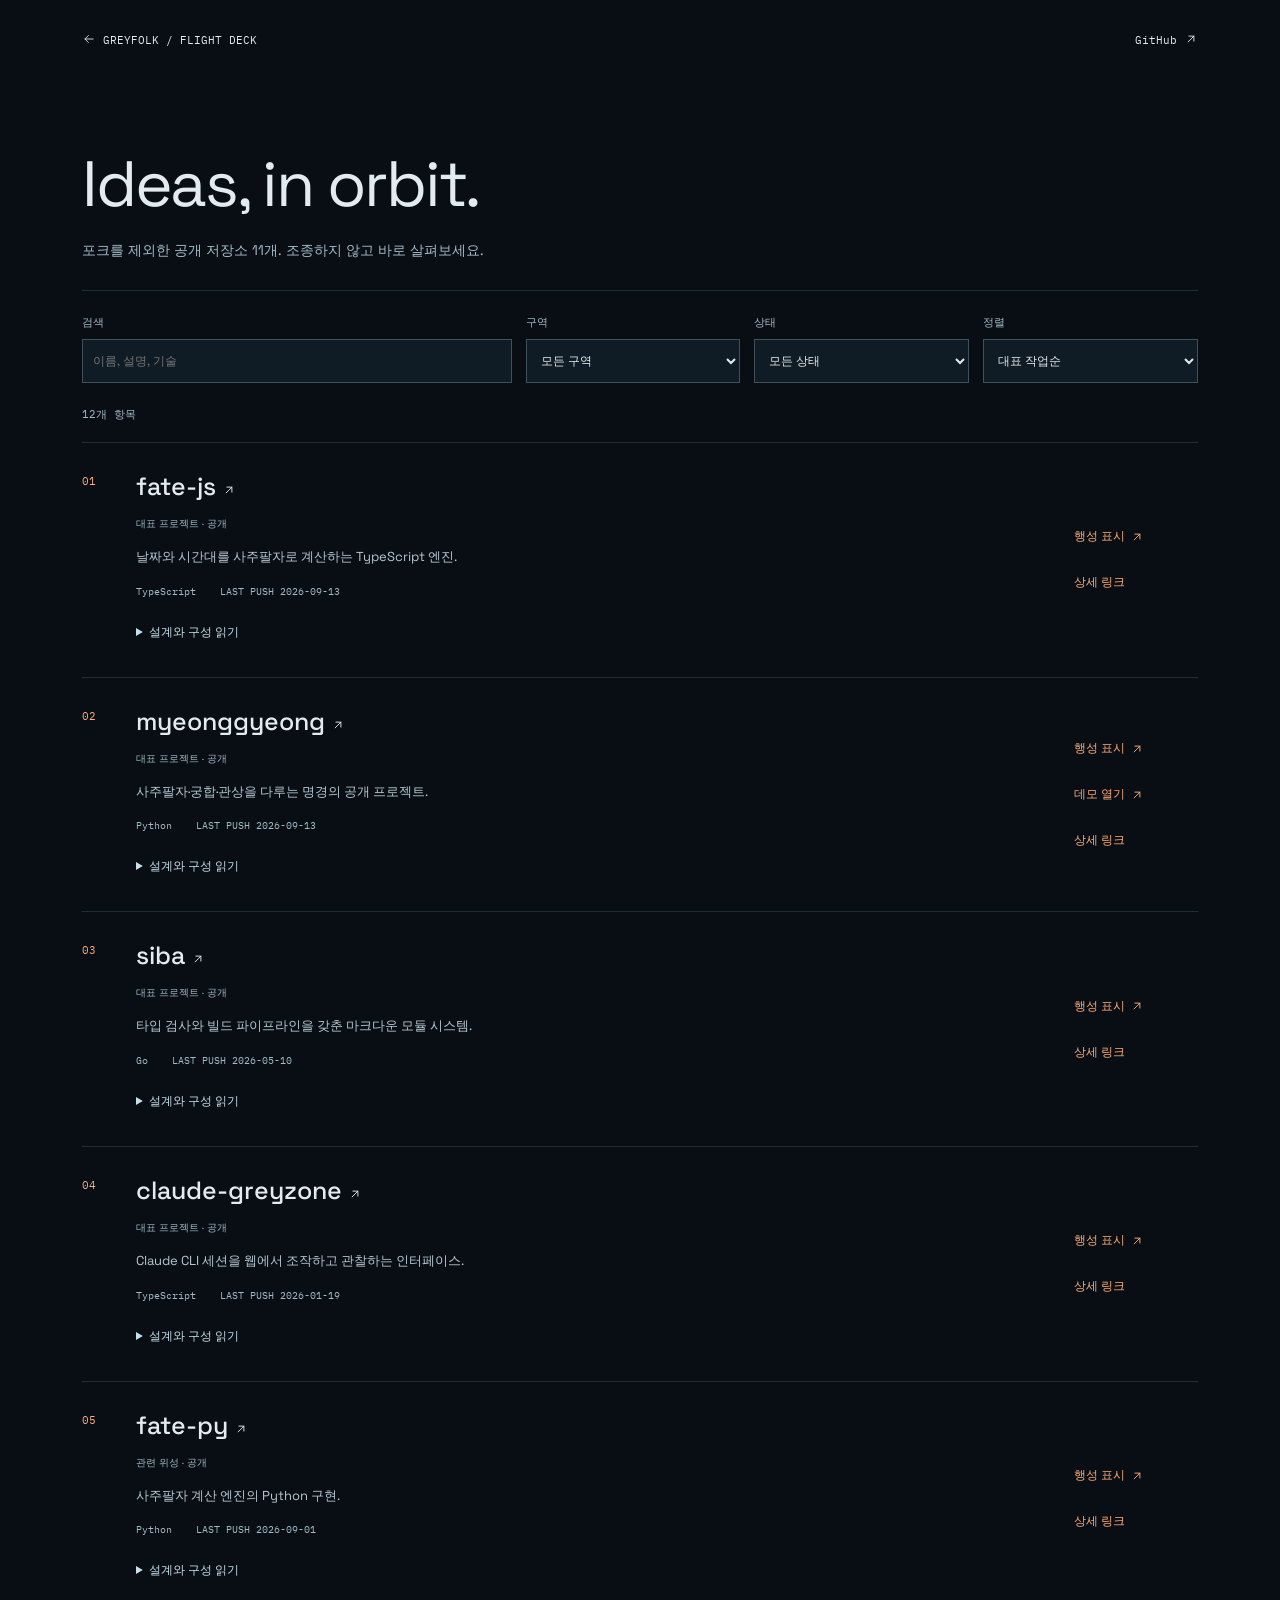
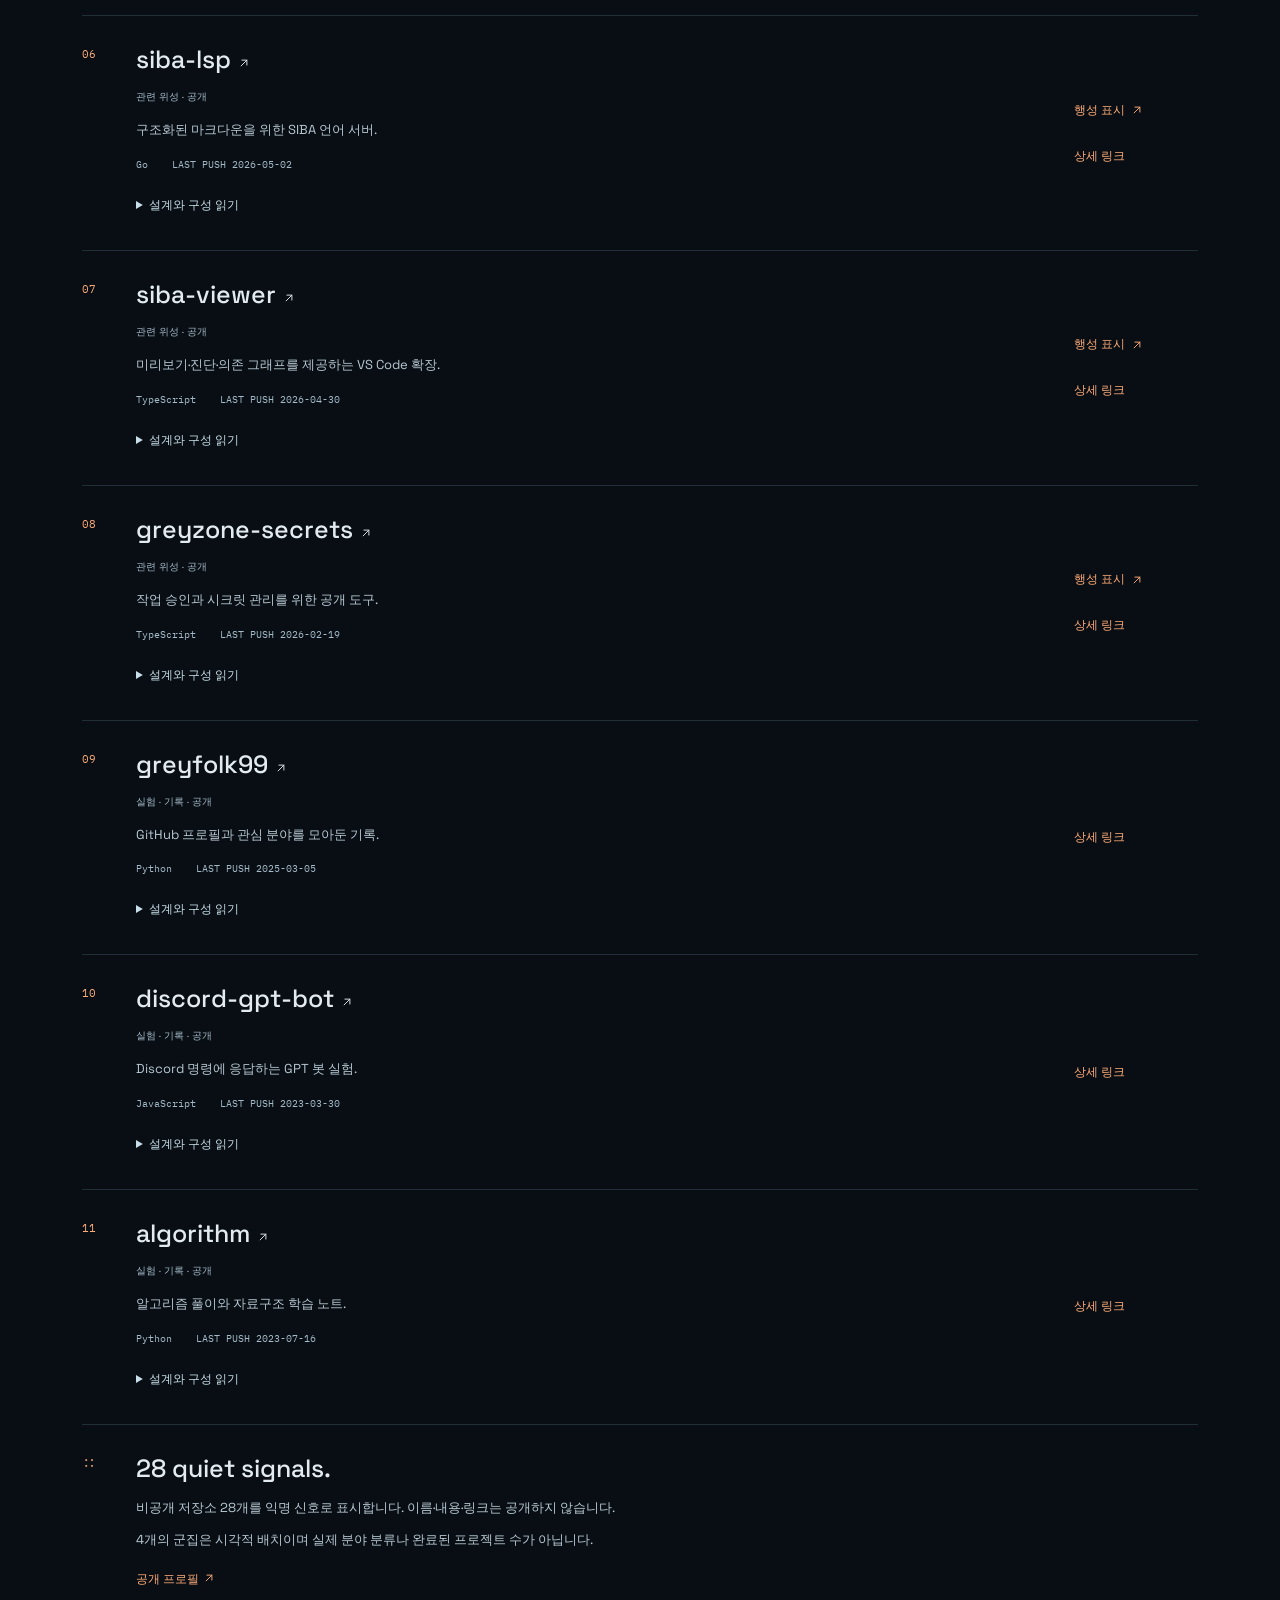
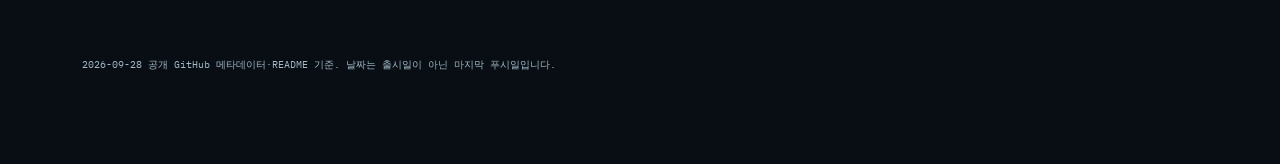
==== projects.html @ 844f4708 "Deploy orbital portfolio with spacecraft arrival sequence" ====
<!doctype html><html lang="ko"><head><meta charset="UTF-8"><meta name="viewport" content="width=device-width,initial-scale=1"><meta name="theme-color" content="#080e14"><title>Project Index — GREYFOLK</title><meta name="description" content="Greyfolk의 공개 프로젝트와 관련 저장소. SIBA, Greyzone, Fate, 명경."><link rel="icon" href="/favicon.svg">  <script type="module" crossorigin src="/assets/projects-BCu4DffD.js"></script>
  <link rel="modulepreload" crossorigin href="/assets/catalog-DKhPyd9H.js">
  <link rel="modulepreload" crossorigin href="/assets/directory-CfKcCBS6.js">
  <link rel="stylesheet" crossorigin href="/assets/directory-h1FIi5xz.css">
</head><body class="directory-page"><header><a href="/"><svg class="ui-icon" viewBox="0 0 24 24" aria-hidden="true"><path d="M5 12h14m-6-6 6 6-6 6" transform="rotate(180 12 12)"/></svg> GREYFOLK / FLIGHT DECK</a><a href="https://github.com/greyfolk99">GitHub <svg class="ui-icon" viewBox="0 0 24 24" aria-hidden="true"><path d="M5 12h14m-6-6 6 6-6 6" transform="rotate(-45 12 12)"/></svg></a></header><noscript><style>.catalog-filters,.catalog-actions button{display:none}</style></noscript><main id="standalone-directory">
 <div class="catalog-heading"><h2 id="index-title">Ideas, in orbit.</h2><p>포크를 제외한 공개 저장소 11개. 조종하지 않고 바로 살펴보세요.</p></div>
 <form class="catalog-filters" role="search"><label>검색<input name="q" type="search" placeholder="이름, 설명, 기술" autocomplete="off"></label><label>구역<select name="sector"><option value="all">모든 구역</option><option value="core">대표 프로젝트</option><option value="satellite">관련 위성</option><option value="lab">실험 · 기록</option><option value="private">비공개 구역</option></select></label><label>상태<select name="status"><option value="all">모든 상태</option><option value="public">공개</option><option value="archived">보관됨</option><option value="private">비공개</option></select></label><label>정렬<select name="sort"><option value="featured">대표 작업순</option><option value="recent">최근 푸시순</option><option value="name">이름순</option></select></label></form>
 <p class="catalog-count" role="status"></p><div class="catalog-rows"><article class="catalog-row" data-entry="fate-js" data-sector="core"><span class="catalog-number">01</span><div><h3><a href="https://github.com/greyfolk99/fate-js" target="_blank" rel="noopener noreferrer">fate-js <svg class="ui-icon" viewBox="0 0 24 24" aria-hidden="true"><path d="M5 12h14m-6-6 6 6-6 6" transform="rotate(-45 12 12)"/></svg></a></h3><p class="catalog-category">대표 프로젝트 · 공개</p><p>날짜와 시간대를 사주팔자로 계산하는 TypeScript 엔진.</p><div class="catalog-meta">TypeScript <span>LAST PUSH 2026-09-13</span></div><details><summary>설계와 구성 읽기</summary><p>절기로 월의 경계를 구분하며 IANA 시간대, 일광절약시간과 과거 표준시를 처리합니다. 출생 시간을 모를 때는 세 기둥만 계산합니다.</p><p>런타임 의존성이 없는 TypeScript 구현입니다. 개별 계산 외에도 TypedArray를 이용한 대량 계산을 제공합니다.</p><a href="https://github.com/greyfolk99/fate-js#readme" target="_blank" rel="noopener noreferrer">공개 README 원문 <svg class="ui-icon" viewBox="0 0 24 24" aria-hidden="true"><path d="M5 12h14m-6-6 6 6-6 6" transform="rotate(-45 12 12)"/></svg></a></details></div><div class="catalog-actions"><a href="/?planet=fate" data-locate="fate">행성 표시 <svg class="ui-icon" viewBox="0 0 24 24" aria-hidden="true"><path d="M5 12h14m-6-6 6 6-6 6" transform="rotate(-45 12 12)"/></svg></a><button data-share="fate-js" aria-label="fate-js 상세 링크 선택">상세 링크</button></div></article><article class="catalog-row" data-entry="myeonggyeong" data-sector="core"><span class="catalog-number">02</span><div><h3><a href="https://github.com/greyfolk99/myeonggyeong" target="_blank" rel="noopener noreferrer">myeonggyeong <svg class="ui-icon" viewBox="0 0 24 24" aria-hidden="true"><path d="M5 12h14m-6-6 6 6-6 6" transform="rotate(-45 12 12)"/></svg></a></h3><p class="catalog-category">대표 프로젝트 · 공개</p><p>사주팔자·궁합·관상을 다루는 명경의 공개 프로젝트.</p><div class="catalog-meta">Python <span>LAST PUSH 2026-09-13</span></div><details><summary>설계와 구성 읽기</summary><p>순수 Python 계산 엔진과 플랫폼별 스킬 구성을 함께 제공합니다. 계산 결과와 해석 지침을 구분합니다.</p><p>공개 데모에서 프로젝트를 살펴볼 수 있습니다. CLI·웹 앱 등 실행 환경별 설치 안내는 저장소에 있습니다.</p><a href="https://github.com/greyfolk99/myeonggyeong#readme" target="_blank" rel="noopener noreferrer">공개 README 원문 <svg class="ui-icon" viewBox="0 0 24 24" aria-hidden="true"><path d="M5 12h14m-6-6 6 6-6 6" transform="rotate(-45 12 12)"/></svg></a></details></div><div class="catalog-actions"><a href="/?planet=myeonggyeong" data-locate="myeonggyeong">행성 표시 <svg class="ui-icon" viewBox="0 0 24 24" aria-hidden="true"><path d="M5 12h14m-6-6 6 6-6 6" transform="rotate(-45 12 12)"/></svg></a><a href="https://greyfolk99.github.io/myeonggyeong/" target="_blank" rel="noopener noreferrer">데모 열기 <svg class="ui-icon" viewBox="0 0 24 24" aria-hidden="true"><path d="M5 12h14m-6-6 6 6-6 6" transform="rotate(-45 12 12)"/></svg></a><button data-share="myeonggyeong" aria-label="myeonggyeong 상세 링크 선택">상세 링크</button></div></article><article class="catalog-row" data-entry="fate-py" data-sector="satellite"><span class="catalog-number">03</span><div><h3><a href="https://github.com/greyfolk99/fate-py" target="_blank" rel="noopener noreferrer">fate-py <svg class="ui-icon" viewBox="0 0 24 24" aria-hidden="true"><path d="M5 12h14m-6-6 6 6-6 6" transform="rotate(-45 12 12)"/></svg></a></h3><p class="catalog-category">관련 위성 · 공개</p><p>사주팔자 계산 엔진의 Python 구현.</p><div class="catalog-meta">Python <span>LAST PUSH 2026-09-01</span></div><details><summary>설계와 구성 읽기</summary><p>시간대를 지정한 계산, 음력 변환과 벡터 연산을 제공합니다. Python에서 계산 엔진을 사용하려는 경우의 진입점입니다.</p><a href="https://github.com/greyfolk99/fate-py#readme" target="_blank" rel="noopener noreferrer">공개 README 원문 <svg class="ui-icon" viewBox="0 0 24 24" aria-hidden="true"><path d="M5 12h14m-6-6 6 6-6 6" transform="rotate(-45 12 12)"/></svg></a></details></div><div class="catalog-actions"><a href="/?planet=fate" data-locate="fate">행성 표시 <svg class="ui-icon" viewBox="0 0 24 24" aria-hidden="true"><path d="M5 12h14m-6-6 6 6-6 6" transform="rotate(-45 12 12)"/></svg></a><button data-share="fate-py" aria-label="fate-py 상세 링크 선택">상세 링크</button></div></article><article class="catalog-row" data-entry="siba" data-sector="core"><span class="catalog-number">04</span><div><h3><a href="https://github.com/greyfolk99/siba" target="_blank" rel="noopener noreferrer">siba <svg class="ui-icon" viewBox="0 0 24 24" aria-hidden="true"><path d="M5 12h14m-6-6 6 6-6 6" transform="rotate(-45 12 12)"/></svg></a></h3><p class="catalog-category">대표 프로젝트 · 공개</p><p>타입 검사와 빌드 파이프라인을 갖춘 마크다운 모듈 시스템.</p><div class="catalog-meta">Go <span>LAST PUSH 2026-05-10</span></div><details><summary>설계와 구성 읽기</summary><p>문서의 제목을 트리 구조로 다루고 HTML 주석에 선언을 둡니다. 문서와 템플릿의 참조 관계를 검사합니다.</p><p>CLI의 check, export, graph를 통해 문서 검증·출력·의존 관계 탐색을 연결합니다. LSP와 VS Code 확장이 같은 문서 구조를 사용합니다.</p><a href="https://github.com/greyfolk99/siba#readme" target="_blank" rel="noopener noreferrer">공개 README 원문 <svg class="ui-icon" viewBox="0 0 24 24" aria-hidden="true"><path d="M5 12h14m-6-6 6 6-6 6" transform="rotate(-45 12 12)"/></svg></a></details></div><div class="catalog-actions"><a href="/?planet=siba" data-locate="siba">행성 표시 <svg class="ui-icon" viewBox="0 0 24 24" aria-hidden="true"><path d="M5 12h14m-6-6 6 6-6 6" transform="rotate(-45 12 12)"/></svg></a><button data-share="siba" aria-label="siba 상세 링크 선택">상세 링크</button></div></article><article class="catalog-row" data-entry="siba-lsp" data-sector="satellite"><span class="catalog-number">05</span><div><h3><a href="https://github.com/greyfolk99/siba-lsp" target="_blank" rel="noopener noreferrer">siba-lsp <svg class="ui-icon" viewBox="0 0 24 24" aria-hidden="true"><path d="M5 12h14m-6-6 6 6-6 6" transform="rotate(-45 12 12)"/></svg></a></h3><p class="catalog-category">관련 위성 · 공개</p><p>구조화된 마크다운을 위한 SIBA 언어 서버.</p><div class="catalog-meta">Go <span>LAST PUSH 2026-05-02</span></div><details><summary>설계와 구성 읽기</summary><p>SIBA 문서의 언어 기능을 에디터와 연결합니다. 본체 엔진과 에디터 확장 사이의 언어 서버입니다.</p><a href="https://github.com/greyfolk99/siba-lsp#readme" target="_blank" rel="noopener noreferrer">공개 README 원문 <svg class="ui-icon" viewBox="0 0 24 24" aria-hidden="true"><path d="M5 12h14m-6-6 6 6-6 6" transform="rotate(-45 12 12)"/></svg></a></details></div><div class="catalog-actions"><a href="/?planet=siba" data-locate="siba">행성 표시 <svg class="ui-icon" viewBox="0 0 24 24" aria-hidden="true"><path d="M5 12h14m-6-6 6 6-6 6" transform="rotate(-45 12 12)"/></svg></a><button data-share="siba-lsp" aria-label="siba-lsp 상세 링크 선택">상세 링크</button></div></article><article class="catalog-row" data-entry="siba-viewer" data-sector="satellite"><span class="catalog-number">06</span><div><h3><a href="https://github.com/greyfolk99/siba-viewer" target="_blank" rel="noopener noreferrer">siba-viewer <svg class="ui-icon" viewBox="0 0 24 24" aria-hidden="true"><path d="M5 12h14m-6-6 6 6-6 6" transform="rotate(-45 12 12)"/></svg></a></h3><p class="catalog-category">관련 위성 · 공개</p><p>미리보기·진단·의존 그래프를 제공하는 VS Code 확장.</p><div class="catalog-meta">TypeScript <span>LAST PUSH 2026-04-30</span></div><details><summary>설계와 구성 읽기</summary><p>문서를 수정하면 미리보기를 갱신하고 LSP 진단을 표시합니다. 문서·템플릿과 참조 관계를 그래프로 탐색합니다.</p><a href="https://github.com/greyfolk99/siba-viewer#readme" target="_blank" rel="noopener noreferrer">공개 README 원문 <svg class="ui-icon" viewBox="0 0 24 24" aria-hidden="true"><path d="M5 12h14m-6-6 6 6-6 6" transform="rotate(-45 12 12)"/></svg></a></details></div><div class="catalog-actions"><a href="/?planet=siba" data-locate="siba">행성 표시 <svg class="ui-icon" viewBox="0 0 24 24" aria-hidden="true"><path d="M5 12h14m-6-6 6 6-6 6" transform="rotate(-45 12 12)"/></svg></a><button data-share="siba-viewer" aria-label="siba-viewer 상세 링크 선택">상세 링크</button></div></article><article class="catalog-row" data-entry="greyzone-secrets" data-sector="satellite"><span class="catalog-number">07</span><div><h3><a href="https://github.com/greyfolk99/greyzone-secrets" target="_blank" rel="noopener noreferrer">greyzone-secrets <svg class="ui-icon" viewBox="0 0 24 24" aria-hidden="true"><path d="M5 12h14m-6-6 6 6-6 6" transform="rotate(-45 12 12)"/></svg></a></h3><p class="catalog-category">관련 위성 · 공개</p><p>작업 승인과 시크릿 관리를 위한 공개 도구.</p><div class="catalog-meta">TypeScript <span>LAST PUSH 2026-02-19</span></div><details><summary>설계와 구성 읽기</summary><p>WebAuthn 작업 승인, 토큰 관리와 환경변수 주입을 다룹니다. 공개 README에는 CLI·서버·웹 인터페이스 구성이 설명되어 있습니다.</p><a href="https://github.com/greyfolk99/greyzone-secrets#readme" target="_blank" rel="noopener noreferrer">공개 README 원문 <svg class="ui-icon" viewBox="0 0 24 24" aria-hidden="true"><path d="M5 12h14m-6-6 6 6-6 6" transform="rotate(-45 12 12)"/></svg></a></details></div><div class="catalog-actions"><a href="/?planet=greyzone" data-locate="greyzone">행성 표시 <svg class="ui-icon" viewBox="0 0 24 24" aria-hidden="true"><path d="M5 12h14m-6-6 6 6-6 6" transform="rotate(-45 12 12)"/></svg></a><button data-share="greyzone-secrets" aria-label="greyzone-secrets 상세 링크 선택">상세 링크</button></div></article><article class="catalog-row" data-entry="claude-greyzone" data-sector="core"><span class="catalog-number">08</span><div><h3><a href="https://github.com/greyfolk99/claude-greyzone" target="_blank" rel="noopener noreferrer">claude-greyzone <svg class="ui-icon" viewBox="0 0 24 24" aria-hidden="true"><path d="M5 12h14m-6-6 6 6-6 6" transform="rotate(-45 12 12)"/></svg></a></h3><p class="catalog-category">대표 프로젝트 · 공개</p><p>Claude CLI 세션을 웹에서 조작하고 관찰하는 인터페이스.</p><div class="catalog-meta">TypeScript <span>LAST PUSH 2026-01-19</span></div><details><summary>설계와 구성 읽기</summary><p>공개 저장소는 다중 채팅 탭, 실시간 메시지, 세션 관리와 파일 탐색을 제공합니다.</p><p>공개 README의 Go 서버와 React·TypeScript 클라이언트 구성을 소개합니다. 이 공개 버전이 현재 비공개 개발본과 동일하다는 뜻은 아닙니다.</p><a href="https://github.com/greyfolk99/claude-greyzone#readme" target="_blank" rel="noopener noreferrer">공개 README 원문 <svg class="ui-icon" viewBox="0 0 24 24" aria-hidden="true"><path d="M5 12h14m-6-6 6 6-6 6" transform="rotate(-45 12 12)"/></svg></a></details></div><div class="catalog-actions"><a href="/?planet=greyzone" data-locate="greyzone">행성 표시 <svg class="ui-icon" viewBox="0 0 24 24" aria-hidden="true"><path d="M5 12h14m-6-6 6 6-6 6" transform="rotate(-45 12 12)"/></svg></a><button data-share="claude-greyzone" aria-label="claude-greyzone 상세 링크 선택">상세 링크</button></div></article><article class="catalog-row" data-entry="greyfolk99" data-sector="lab"><span class="catalog-number">09</span><div><h3><a href="https://github.com/greyfolk99/greyfolk99" target="_blank" rel="noopener noreferrer">greyfolk99 <svg class="ui-icon" viewBox="0 0 24 24" aria-hidden="true"><path d="M5 12h14m-6-6 6 6-6 6" transform="rotate(-45 12 12)"/></svg></a></h3><p class="catalog-category">실험 · 기록 · 공개</p><p>GitHub 프로필과 관심 분야를 모아둔 기록.</p><div class="catalog-meta">Python <span>LAST PUSH 2025-03-05</span></div><details><summary>설계와 구성 읽기</summary><p>공개 프로필에는 데이터 시각화·데이터 처리·웹 개발·AI 애플리케이션에 대한 관심이 소개되어 있습니다. 경력 정보는 원문에서 확인할 수 있습니다.</p><a href="https://github.com/greyfolk99/greyfolk99#readme" target="_blank" rel="noopener noreferrer">공개 README 원문 <svg class="ui-icon" viewBox="0 0 24 24" aria-hidden="true"><path d="M5 12h14m-6-6 6 6-6 6" transform="rotate(-45 12 12)"/></svg></a></details></div><div class="catalog-actions"><button data-share="greyfolk99" aria-label="greyfolk99 상세 링크 선택">상세 링크</button></div></article><article class="catalog-row" data-entry="discord-gpt-bot" data-sector="lab"><span class="catalog-number">10</span><div><h3><a href="https://github.com/greyfolk99/discord-gpt-bot" target="_blank" rel="noopener noreferrer">discord-gpt-bot <svg class="ui-icon" viewBox="0 0 24 24" aria-hidden="true"><path d="M5 12h14m-6-6 6 6-6 6" transform="rotate(-45 12 12)"/></svg></a></h3><p class="catalog-category">실험 · 기록 · 공개</p><p>Discord 명령에 응답하는 GPT 봇 실험.</p><div class="catalog-meta">JavaScript <span>LAST PUSH 2023-03-30</span></div><details><summary>설계와 구성 읽기</summary><p>공개 기록에 ping, 이미지와 도움말 명령이 있습니다. 과거 API를 사용한 실험 기록이며 현재 서비스 운영을 의미하지 않습니다.</p><a href="https://github.com/greyfolk99/discord-gpt-bot#readme" target="_blank" rel="noopener noreferrer">공개 README 원문 <svg class="ui-icon" viewBox="0 0 24 24" aria-hidden="true"><path d="M5 12h14m-6-6 6 6-6 6" transform="rotate(-45 12 12)"/></svg></a></details></div><div class="catalog-actions"><button data-share="discord-gpt-bot" aria-label="discord-gpt-bot 상세 링크 선택">상세 링크</button></div></article><article class="catalog-row" data-entry="algorithm" data-sector="lab"><span class="catalog-number">11</span><div><h3><a href="https://github.com/greyfolk99/algorithm" target="_blank" rel="noopener noreferrer">algorithm <svg class="ui-icon" viewBox="0 0 24 24" aria-hidden="true"><path d="M5 12h14m-6-6 6 6-6 6" transform="rotate(-45 12 12)"/></svg></a></h3><p class="catalog-category">실험 · 기록 · 공개</p><p>알고리즘 풀이와 자료구조 학습 노트.</p><div class="catalog-meta">Python <span>LAST PUSH 2023-07-16</span></div><details><summary>설계와 구성 읽기</summary><p>문제 풀이와 자료구조별 노트를 정리한 공개 저장소입니다.</p><a href="https://github.com/greyfolk99/algorithm#readme" target="_blank" rel="noopener noreferrer">공개 README 원문 <svg class="ui-icon" viewBox="0 0 24 24" aria-hidden="true"><path d="M5 12h14m-6-6 6 6-6 6" transform="rotate(-45 12 12)"/></svg></a></details></div><div class="catalog-actions"><button data-share="algorithm" aria-label="algorithm 상세 링크 선택">상세 링크</button></div></article>
 <article class="catalog-row private-row" data-entry="private" data-sector="private"><span class="catalog-number"><svg class="ui-icon" viewBox="0 0 24 24" aria-hidden="true"><circle cx="7" cy="7" r="1"/><circle cx="17" cy="7" r="1"/><circle cx="7" cy="17" r="1"/><circle cx="17" cy="17" r="1"/></svg></span><div><h3>28 quiet signals.</h3><p>비공개 저장소 28개를 익명 신호로 표시합니다. 이름·내용·링크는 공개하지 않습니다.</p><p>4개의 군집은 시각적 배치이며 실제 분야 분류나 완료된 프로젝트 수가 아닙니다.</p><a href="https://github.com/greyfolk99" target="_blank" rel="noopener noreferrer">공개 프로필 <svg class="ui-icon" viewBox="0 0 24 24" aria-hidden="true"><path d="M5 12h14m-6-6 6 6-6 6" transform="rotate(-45 12 12)"/></svg></a></div></article></div>
 <p class="catalog-empty" hidden>일치하는 작업이 없습니다. 검색어나 구역을 바꿔보세요.</p><p class="catalog-source">2026-09-28 공개 GitHub 메타데이터·README 기준. 날짜는 출시일이 아닌 마지막 푸시일입니다.</p></main></body></html>
---- assets/directory-h1FIi5xz.css ----
@font-face{font-family:Space Grotesk Variable;font-style:normal;font-display:swap;font-weight:300 700;src:url(/assets/space-grotesk-vietnamese-wght-normal-D0rl6rjA.woff2)format("woff2-variations");unicode-range:U+102-103,U+110-111,U+128-129,U+168-169,U+1A0-1A1,U+1AF-1B0,U+300-301,U+303-304,U+308-309,U+323,U+329,U+1EA0-1EF9,U+20AB}@font-face{font-family:Space Grotesk Variable;font-style:normal;font-display:swap;font-weight:300 700;src:url(/assets/space-grotesk-latin-ext-wght-normal-D9tNdqV9.woff2)format("woff2-variations");unicode-range:U+100-2BA,U+2BD-2C5,U+2C7-2CC,U+2CE-2D7,U+2DD-2FF,U+304,U+308,U+329,U+1D00-1DBF,U+1E00-1E9F,U+1EF2-1EFF,U+2020,U+20A0-20AB,U+20AD-20C0,U+2113,U+2C60-2C7F,U+A720-A7FF}@font-face{font-family:Space Grotesk Variable;font-style:normal;font-display:swap;font-weight:300 700;src:url(/assets/space-grotesk-latin-wght-normal-BhU9QXUp.woff2)format("woff2-variations");unicode-range:U+??,U+131,U+152-153,U+2BB-2BC,U+2C6,U+2DA,U+2DC,U+304,U+308,U+329,U+2000-206F,U+20AC,U+2122,U+2191,U+2193,U+2212,U+2215,U+FEFF,U+FFFD}@font-face{font-family:IBM Plex Mono;font-style:normal;font-display:swap;font-weight:400;src:url(/assets/ibm-plex-mono-latin-400-normal-DMJ8VG8y.woff2)format("woff2"),url(/assets/ibm-plex-mono-latin-400-normal-CvHOgSBP.woff)format("woff")}.directory-page{color:#e3eaf0;--mono:"IBM Plex Mono",monospace;--muted:#a4bac8;--line:#8cafc433;--accent:#ffac77;--lightningcss-light: ;--lightningcss-dark:initial;color-scheme:dark;background:#080e14;margin:0;font-family:Space Grotesk Variable,sans-serif}.directory-page *{box-sizing:border-box}.directory-page a{color:inherit;text-decoration:none}.directory-page button,.directory-page input,.directory-page select{font:inherit;color:inherit}.directory-page header{max-width:1180px;font:11px var(--mono);justify-content:space-between;margin:auto;padding:32px;display:flex}.directory-page main{max-width:1180px;margin:auto;padding:48px 32px 80px}.directory-page button{cursor:pointer;background:0 0;border:0}.directory-page :focus-visible{outline:2px solid var(--accent);outline-offset:4px}.directory-page [hidden]{display:none!important}.catalog-heading{margin-bottom:30px}.catalog-heading h2{letter-spacing:-.035em;margin:16px 0;font-size:clamp(36px,5vw,68px);font-weight:400}.catalog-heading>p:last-child{color:var(--muted);font-size:14px}.eyebrow{font:10px var(--mono);letter-spacing:.1em;color:var(--muted)}.catalog-filters{border-top:1px solid var(--line);grid-template-columns:2fr 1fr 1fr 1fr;gap:14px;padding:24px 0 12px;display:grid}.catalog-filters label{color:var(--muted);gap:9px;font-size:11px;display:grid}.catalog-filters input,.catalog-filters select{color:#e3eaf0;background:#101c25;border:1px solid #78909e75;border-radius:0;width:100%;min-width:0;min-height:44px;padding:10px;font-size:12px}.catalog-count{font:11px var(--mono);color:var(--muted);margin:12px 0 20px}.catalog-row{border-top:1px solid var(--line);grid-template-columns:30px minmax(0,1fr) 124px;gap:24px;padding:27px 0;display:grid}.catalog-number{font:11px var(--mono);color:var(--accent);padding-top:4px}.catalog-row h3{overflow-wrap:anywhere;margin:8px 0 12px;font-size:25px;font-weight:500}.catalog-row p:not(.eyebrow){color:#b7c7d1;max-width:660px;margin:8px 0;font-size:13px;line-height:1.9}.catalog-row .eyebrow{margin:0}.catalog-meta{font:10px var(--mono);color:var(--muted);flex-wrap:wrap;gap:10px 24px;margin:15px 0;display:flex}.catalog-actions{flex-direction:column;justify-content:center;align-items:flex-start;gap:10px;display:flex}.catalog-actions a,.catalog-actions button{min-height:36px;color:var(--accent);align-items:center;padding:0;font-size:12px;display:flex}.catalog-row details{margin-top:16px;font-size:12px}.catalog-row summary{cursor:pointer;color:#c9dfe9;min-height:36px;line-height:36px}.catalog-row details[open]{padding-bottom:10px}.catalog-row details a,.private-row a{color:var(--accent);padding:10px 0;font-size:12px;display:inline-block}.catalog-row:target{outline:1px solid var(--accent)}.catalog-source{font:10px/1.9 var(--mono);color:var(--muted);margin-top:30px}.catalog-empty{color:#b7c7d1;padding:30px 0}.directory-page .private-row{grid-template-columns:30px 1fr}@media (width<=700px){.directory-page header{padding:22px 20px;font-size:9px}.directory-page main{padding:24px 20px 50px}.catalog-filters{grid-template-columns:1fr 1fr;gap:14px}.catalog-filters label:first-child{grid-column:1/-1}.catalog-row{grid-template-columns:20px minmax(0,1fr);gap:12px}.catalog-actions{flex-flow:wrap;grid-column:2;gap:20px}.catalog-row h3{font-size:23px}.catalog-row p:not(.eyebrow),.catalog-heading>p:last-child{font-size:12px}.catalog-row .eyebrow,.catalog-meta,.catalog-source{font-size:9px}}.ui-icon{vertical-align:-2px;fill:none;stroke:currentColor;stroke-width:1.5px;stroke-linecap:round;stroke-linejoin:round;flex-shrink:0;width:14px;height:14px;display:inline-block}.catalog-category{color:var(--muted)!important;margin:0 0 12px!important;font-size:10px!important}.catalog-row h3{margin-top:0}.catalog-actions .ui-icon{margin-left:5px}
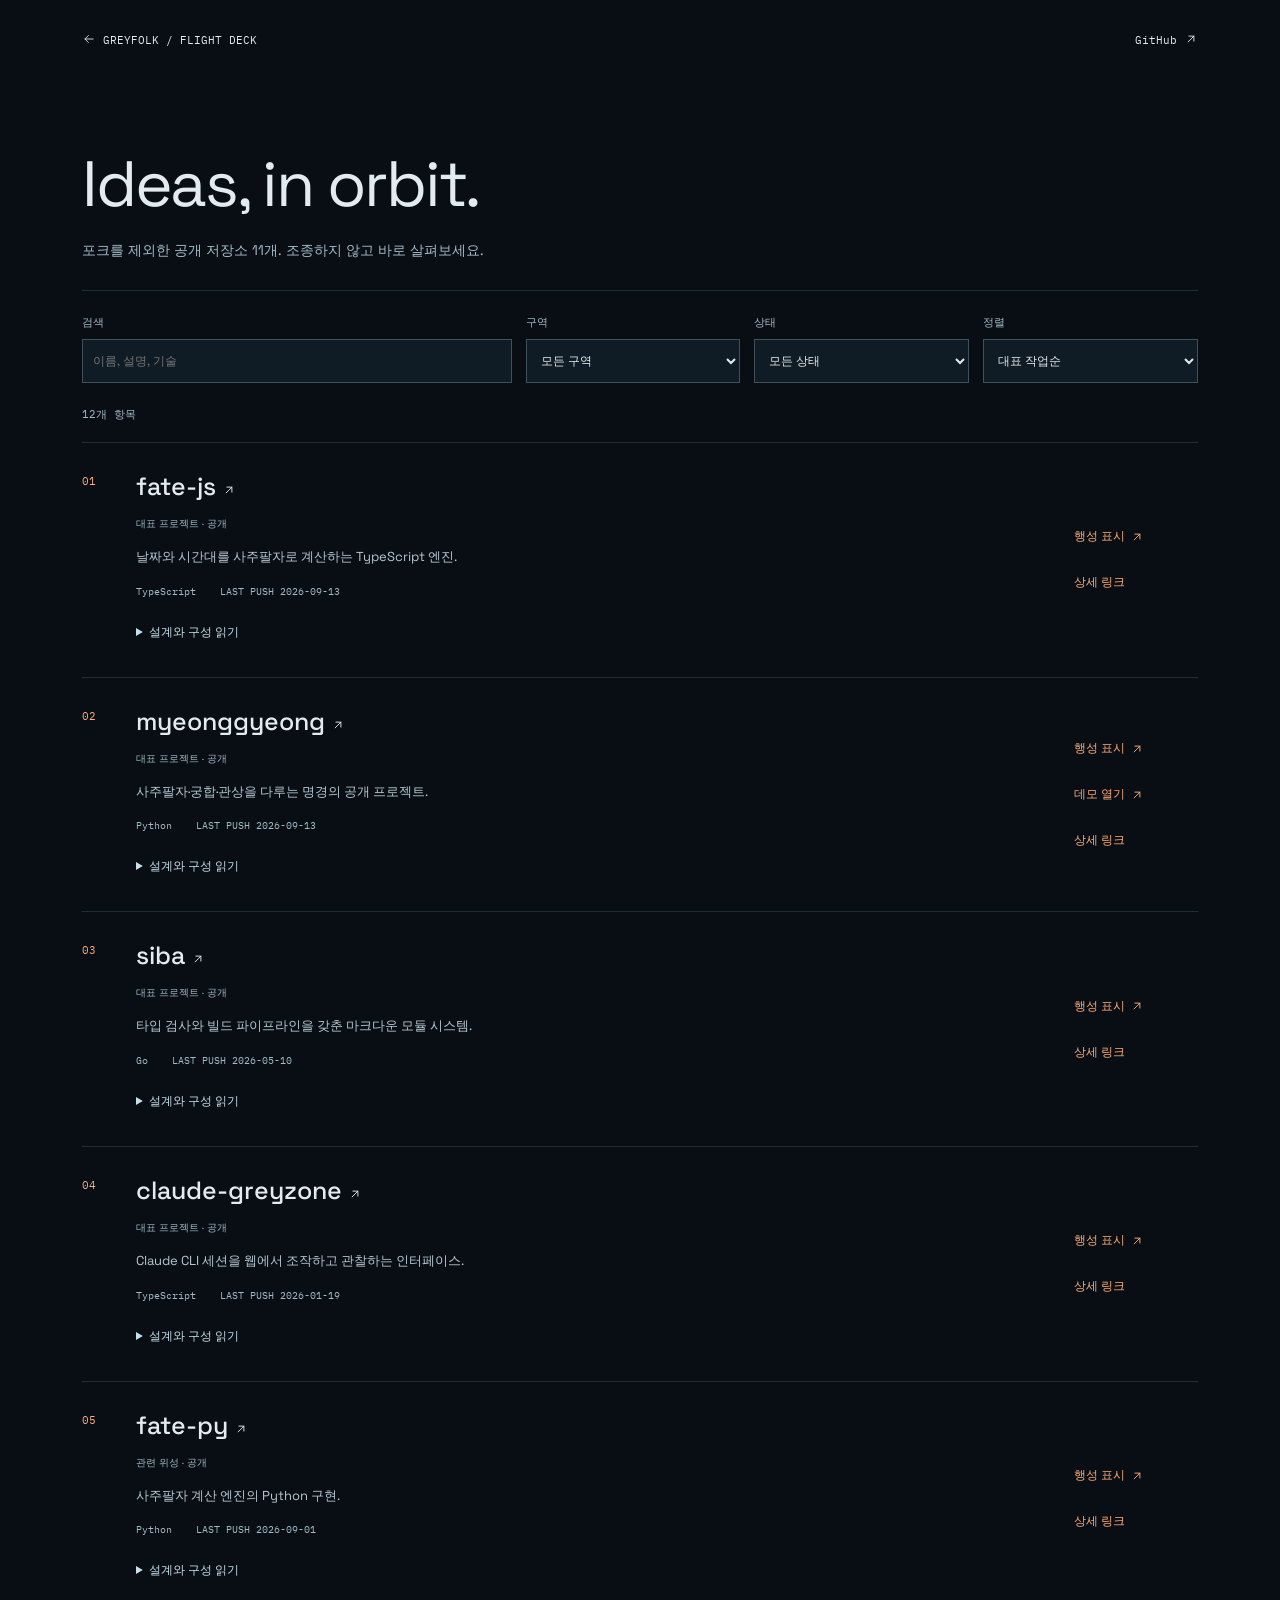
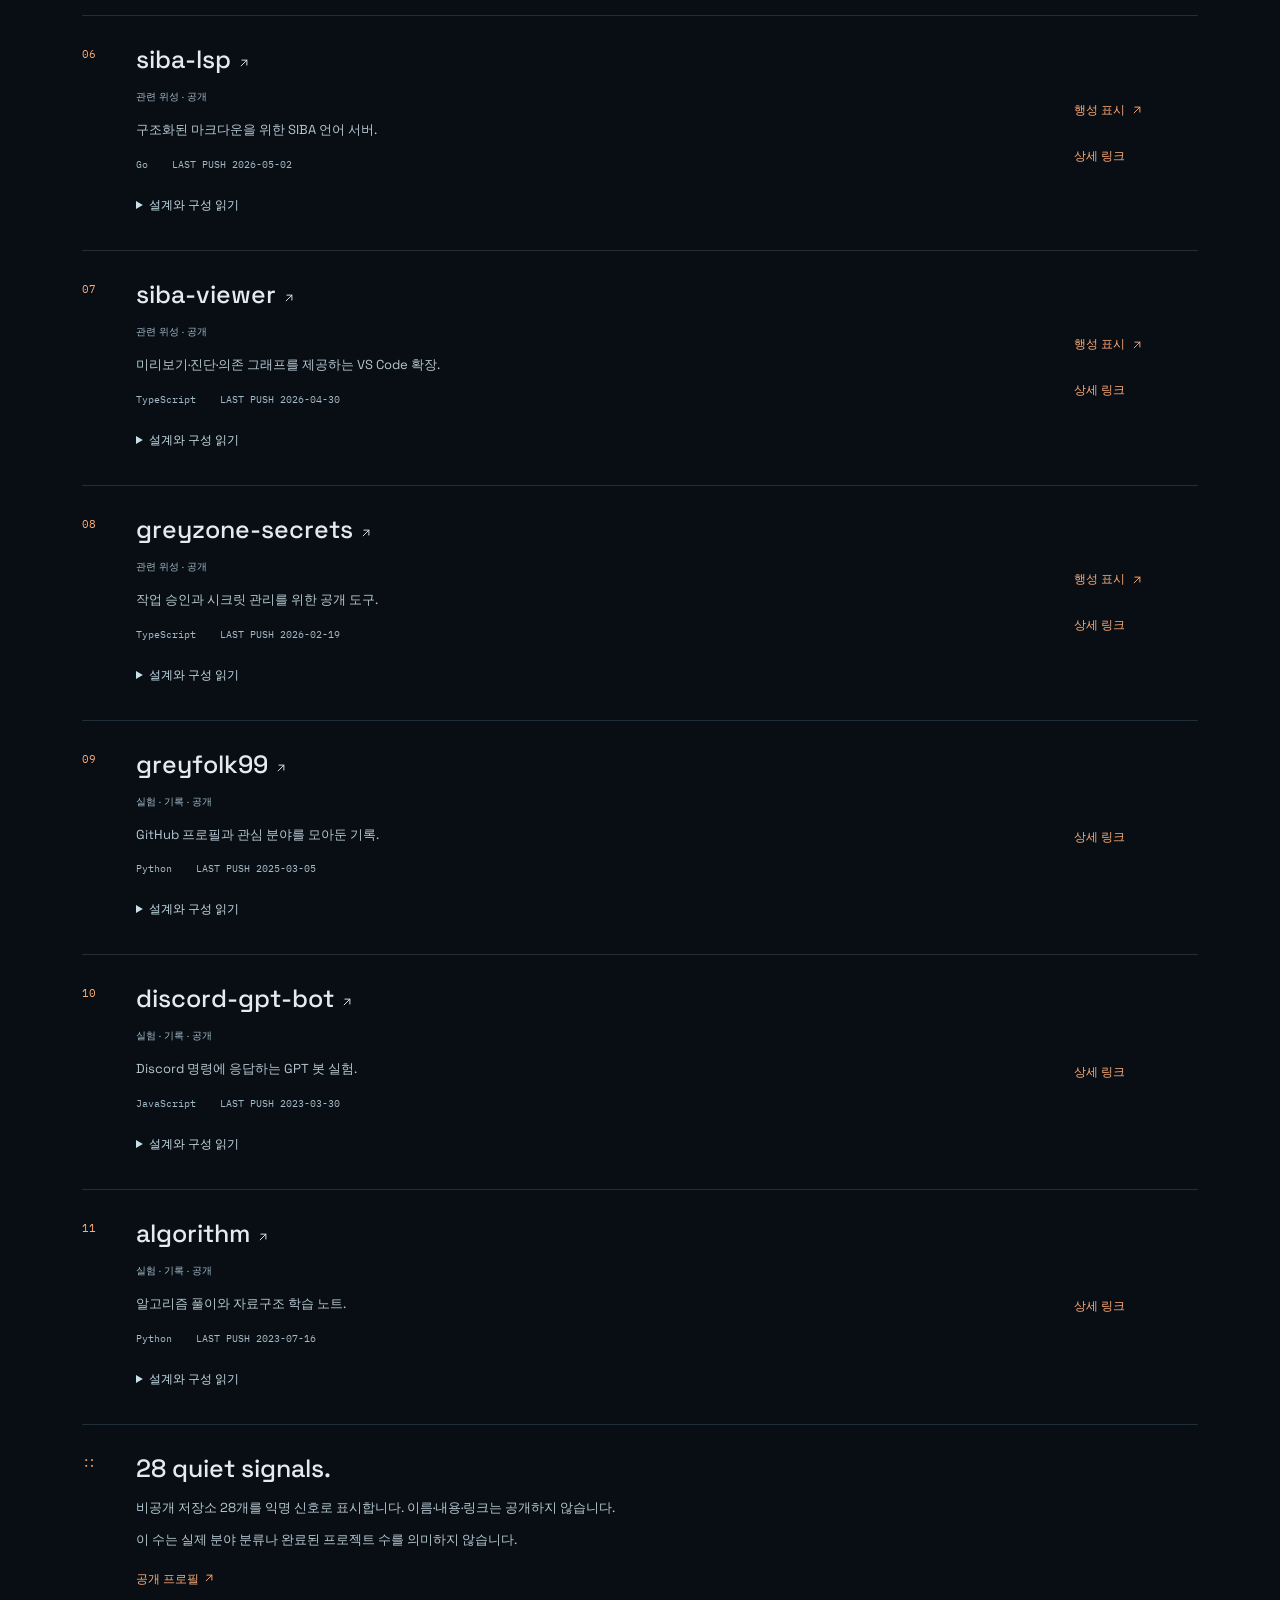
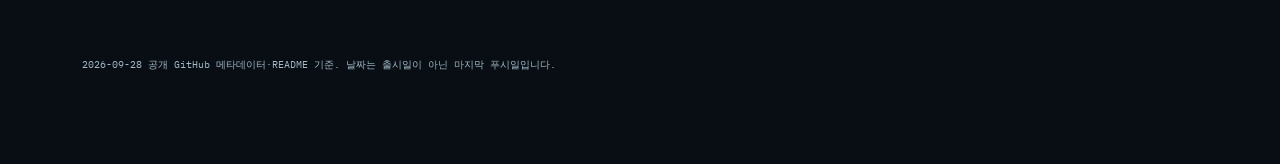
==== commit 0046000c: "Unify zoom scale and resource-driven warp ribbons" ====
--- a/projects.html
+++ b/projects.html
@@ -1,10 +1,10 @@
-<!doctype html><html lang="ko"><head><meta charset="UTF-8"><meta name="viewport" content="width=device-width,initial-scale=1"><meta name="theme-color" content="#080e14"><title>Project Index — GREYFOLK</title><meta name="description" content="Greyfolk의 공개 프로젝트와 관련 저장소. SIBA, Greyzone, Fate, 명경."><link rel="icon" href="/favicon.svg">  <script type="module" crossorigin src="/assets/projects-BCu4DffD.js"></script>
-  <link rel="modulepreload" crossorigin href="/assets/catalog-DKhPyd9H.js">
-  <link rel="modulepreload" crossorigin href="/assets/directory-CfKcCBS6.js">
+<!doctype html><html lang="ko"><head><meta charset="UTF-8"><meta name="viewport" content="width=device-width,initial-scale=1"><meta name="theme-color" content="#080e14"><title>Project Index — GREYFOLK</title><meta name="description" content="Greyfolk의 공개 프로젝트와 관련 저장소. SIBA, Greyzone, Fate, 명경."><link rel="icon" href="/favicon.svg">  <script type="module" crossorigin src="/assets/projects-CUHZ4c7A.js"></script>
+  <link rel="modulepreload" crossorigin href="/assets/catalog-DRl95PrL.js">
+  <link rel="modulepreload" crossorigin href="/assets/directory-DTv7NWkO.js">
   <link rel="stylesheet" crossorigin href="/assets/directory-h1FIi5xz.css">
 </head><body class="directory-page"><header><a href="/"><svg class="ui-icon" viewBox="0 0 24 24" aria-hidden="true"><path d="M5 12h14m-6-6 6 6-6 6" transform="rotate(180 12 12)"/></svg> GREYFOLK / FLIGHT DECK</a><a href="https://github.com/greyfolk99">GitHub <svg class="ui-icon" viewBox="0 0 24 24" aria-hidden="true"><path d="M5 12h14m-6-6 6 6-6 6" transform="rotate(-45 12 12)"/></svg></a></header><noscript><style>.catalog-filters,.catalog-actions button{display:none}</style></noscript><main id="standalone-directory">
  <div class="catalog-heading"><h2 id="index-title">Ideas, in orbit.</h2><p>포크를 제외한 공개 저장소 11개. 조종하지 않고 바로 살펴보세요.</p></div>
  <form class="catalog-filters" role="search"><label>검색<input name="q" type="search" placeholder="이름, 설명, 기술" autocomplete="off"></label><label>구역<select name="sector"><option value="all">모든 구역</option><option value="core">대표 프로젝트</option><option value="satellite">관련 위성</option><option value="lab">실험 · 기록</option><option value="private">비공개 구역</option></select></label><label>상태<select name="status"><option value="all">모든 상태</option><option value="public">공개</option><option value="archived">보관됨</option><option value="private">비공개</option></select></label><label>정렬<select name="sort"><option value="featured">대표 작업순</option><option value="recent">최근 푸시순</option><option value="name">이름순</option></select></label></form>
  <p class="catalog-count" role="status"></p><div class="catalog-rows"><article class="catalog-row" data-entry="fate-js" data-sector="core"><span class="catalog-number">01</span><div><h3><a href="https://github.com/greyfolk99/fate-js" target="_blank" rel="noopener noreferrer">fate-js <svg class="ui-icon" viewBox="0 0 24 24" aria-hidden="true"><path d="M5 12h14m-6-6 6 6-6 6" transform="rotate(-45 12 12)"/></svg></a></h3><p class="catalog-category">대표 프로젝트 · 공개</p><p>날짜와 시간대를 사주팔자로 계산하는 TypeScript 엔진.</p><div class="catalog-meta">TypeScript <span>LAST PUSH 2026-09-13</span></div><details><summary>설계와 구성 읽기</summary><p>절기로 월의 경계를 구분하며 IANA 시간대, 일광절약시간과 과거 표준시를 처리합니다. 출생 시간을 모를 때는 세 기둥만 계산합니다.</p><p>런타임 의존성이 없는 TypeScript 구현입니다. 개별 계산 외에도 TypedArray를 이용한 대량 계산을 제공합니다.</p><a href="https://github.com/greyfolk99/fate-js#readme" target="_blank" rel="noopener noreferrer">공개 README 원문 <svg class="ui-icon" viewBox="0 0 24 24" aria-hidden="true"><path d="M5 12h14m-6-6 6 6-6 6" transform="rotate(-45 12 12)"/></svg></a></details></div><div class="catalog-actions"><a href="/?planet=fate" data-locate="fate">행성 표시 <svg class="ui-icon" viewBox="0 0 24 24" aria-hidden="true"><path d="M5 12h14m-6-6 6 6-6 6" transform="rotate(-45 12 12)"/></svg></a><button data-share="fate-js" aria-label="fate-js 상세 링크 선택">상세 링크</button></div></article><article class="catalog-row" data-entry="myeonggyeong" data-sector="core"><span class="catalog-number">02</span><div><h3><a href="https://github.com/greyfolk99/myeonggyeong" target="_blank" rel="noopener noreferrer">myeonggyeong <svg class="ui-icon" viewBox="0 0 24 24" aria-hidden="true"><path d="M5 12h14m-6-6 6 6-6 6" transform="rotate(-45 12 12)"/></svg></a></h3><p class="catalog-category">대표 프로젝트 · 공개</p><p>사주팔자·궁합·관상을 다루는 명경의 공개 프로젝트.</p><div class="catalog-meta">Python <span>LAST PUSH 2026-09-13</span></div><details><summary>설계와 구성 읽기</summary><p>순수 Python 계산 엔진과 플랫폼별 스킬 구성을 함께 제공합니다. 계산 결과와 해석 지침을 구분합니다.</p><p>공개 데모에서 프로젝트를 살펴볼 수 있습니다. CLI·웹 앱 등 실행 환경별 설치 안내는 저장소에 있습니다.</p><a href="https://github.com/greyfolk99/myeonggyeong#readme" target="_blank" rel="noopener noreferrer">공개 README 원문 <svg class="ui-icon" viewBox="0 0 24 24" aria-hidden="true"><path d="M5 12h14m-6-6 6 6-6 6" transform="rotate(-45 12 12)"/></svg></a></details></div><div class="catalog-actions"><a href="/?planet=myeonggyeong" data-locate="myeonggyeong">행성 표시 <svg class="ui-icon" viewBox="0 0 24 24" aria-hidden="true"><path d="M5 12h14m-6-6 6 6-6 6" transform="rotate(-45 12 12)"/></svg></a><a href="https://greyfolk99.github.io/myeonggyeong/" target="_blank" rel="noopener noreferrer">데모 열기 <svg class="ui-icon" viewBox="0 0 24 24" aria-hidden="true"><path d="M5 12h14m-6-6 6 6-6 6" transform="rotate(-45 12 12)"/></svg></a><button data-share="myeonggyeong" aria-label="myeonggyeong 상세 링크 선택">상세 링크</button></div></article><article class="catalog-row" data-entry="fate-py" data-sector="satellite"><span class="catalog-number">03</span><div><h3><a href="https://github.com/greyfolk99/fate-py" target="_blank" rel="noopener noreferrer">fate-py <svg class="ui-icon" viewBox="0 0 24 24" aria-hidden="true"><path d="M5 12h14m-6-6 6 6-6 6" transform="rotate(-45 12 12)"/></svg></a></h3><p class="catalog-category">관련 위성 · 공개</p><p>사주팔자 계산 엔진의 Python 구현.</p><div class="catalog-meta">Python <span>LAST PUSH 2026-09-01</span></div><details><summary>설계와 구성 읽기</summary><p>시간대를 지정한 계산, 음력 변환과 벡터 연산을 제공합니다. Python에서 계산 엔진을 사용하려는 경우의 진입점입니다.</p><a href="https://github.com/greyfolk99/fate-py#readme" target="_blank" rel="noopener noreferrer">공개 README 원문 <svg class="ui-icon" viewBox="0 0 24 24" aria-hidden="true"><path d="M5 12h14m-6-6 6 6-6 6" transform="rotate(-45 12 12)"/></svg></a></details></div><div class="catalog-actions"><a href="/?planet=fate" data-locate="fate">행성 표시 <svg class="ui-icon" viewBox="0 0 24 24" aria-hidden="true"><path d="M5 12h14m-6-6 6 6-6 6" transform="rotate(-45 12 12)"/></svg></a><button data-share="fate-py" aria-label="fate-py 상세 링크 선택">상세 링크</button></div></article><article class="catalog-row" data-entry="siba" data-sector="core"><span class="catalog-number">04</span><div><h3><a href="https://github.com/greyfolk99/siba" target="_blank" rel="noopener noreferrer">siba <svg class="ui-icon" viewBox="0 0 24 24" aria-hidden="true"><path d="M5 12h14m-6-6 6 6-6 6" transform="rotate(-45 12 12)"/></svg></a></h3><p class="catalog-category">대표 프로젝트 · 공개</p><p>타입 검사와 빌드 파이프라인을 갖춘 마크다운 모듈 시스템.</p><div class="catalog-meta">Go <span>LAST PUSH 2026-05-10</span></div><details><summary>설계와 구성 읽기</summary><p>문서의 제목을 트리 구조로 다루고 HTML 주석에 선언을 둡니다. 문서와 템플릿의 참조 관계를 검사합니다.</p><p>CLI의 check, export, graph를 통해 문서 검증·출력·의존 관계 탐색을 연결합니다. LSP와 VS Code 확장이 같은 문서 구조를 사용합니다.</p><a href="https://github.com/greyfolk99/siba#readme" target="_blank" rel="noopener noreferrer">공개 README 원문 <svg class="ui-icon" viewBox="0 0 24 24" aria-hidden="true"><path d="M5 12h14m-6-6 6 6-6 6" transform="rotate(-45 12 12)"/></svg></a></details></div><div class="catalog-actions"><a href="/?planet=siba" data-locate="siba">행성 표시 <svg class="ui-icon" viewBox="0 0 24 24" aria-hidden="true"><path d="M5 12h14m-6-6 6 6-6 6" transform="rotate(-45 12 12)"/></svg></a><button data-share="siba" aria-label="siba 상세 링크 선택">상세 링크</button></div></article><article class="catalog-row" data-entry="siba-lsp" data-sector="satellite"><span class="catalog-number">05</span><div><h3><a href="https://github.com/greyfolk99/siba-lsp" target="_blank" rel="noopener noreferrer">siba-lsp <svg class="ui-icon" viewBox="0 0 24 24" aria-hidden="true"><path d="M5 12h14m-6-6 6 6-6 6" transform="rotate(-45 12 12)"/></svg></a></h3><p class="catalog-category">관련 위성 · 공개</p><p>구조화된 마크다운을 위한 SIBA 언어 서버.</p><div class="catalog-meta">Go <span>LAST PUSH 2026-05-02</span></div><details><summary>설계와 구성 읽기</summary><p>SIBA 문서의 언어 기능을 에디터와 연결합니다. 본체 엔진과 에디터 확장 사이의 언어 서버입니다.</p><a href="https://github.com/greyfolk99/siba-lsp#readme" target="_blank" rel="noopener noreferrer">공개 README 원문 <svg class="ui-icon" viewBox="0 0 24 24" aria-hidden="true"><path d="M5 12h14m-6-6 6 6-6 6" transform="rotate(-45 12 12)"/></svg></a></details></div><div class="catalog-actions"><a href="/?planet=siba" data-locate="siba">행성 표시 <svg class="ui-icon" viewBox="0 0 24 24" aria-hidden="true"><path d="M5 12h14m-6-6 6 6-6 6" transform="rotate(-45 12 12)"/></svg></a><button data-share="siba-lsp" aria-label="siba-lsp 상세 링크 선택">상세 링크</button></div></article><article class="catalog-row" data-entry="siba-viewer" data-sector="satellite"><span class="catalog-number">06</span><div><h3><a href="https://github.com/greyfolk99/siba-viewer" target="_blank" rel="noopener noreferrer">siba-viewer <svg class="ui-icon" viewBox="0 0 24 24" aria-hidden="true"><path d="M5 12h14m-6-6 6 6-6 6" transform="rotate(-45 12 12)"/></svg></a></h3><p class="catalog-category">관련 위성 · 공개</p><p>미리보기·진단·의존 그래프를 제공하는 VS Code 확장.</p><div class="catalog-meta">TypeScript <span>LAST PUSH 2026-04-30</span></div><details><summary>설계와 구성 읽기</summary><p>문서를 수정하면 미리보기를 갱신하고 LSP 진단을 표시합니다. 문서·템플릿과 참조 관계를 그래프로 탐색합니다.</p><a href="https://github.com/greyfolk99/siba-viewer#readme" target="_blank" rel="noopener noreferrer">공개 README 원문 <svg class="ui-icon" viewBox="0 0 24 24" aria-hidden="true"><path d="M5 12h14m-6-6 6 6-6 6" transform="rotate(-45 12 12)"/></svg></a></details></div><div class="catalog-actions"><a href="/?planet=siba" data-locate="siba">행성 표시 <svg class="ui-icon" viewBox="0 0 24 24" aria-hidden="true"><path d="M5 12h14m-6-6 6 6-6 6" transform="rotate(-45 12 12)"/></svg></a><button data-share="siba-viewer" aria-label="siba-viewer 상세 링크 선택">상세 링크</button></div></article><article class="catalog-row" data-entry="greyzone-secrets" data-sector="satellite"><span class="catalog-number">07</span><div><h3><a href="https://github.com/greyfolk99/greyzone-secrets" target="_blank" rel="noopener noreferrer">greyzone-secrets <svg class="ui-icon" viewBox="0 0 24 24" aria-hidden="true"><path d="M5 12h14m-6-6 6 6-6 6" transform="rotate(-45 12 12)"/></svg></a></h3><p class="catalog-category">관련 위성 · 공개</p><p>작업 승인과 시크릿 관리를 위한 공개 도구.</p><div class="catalog-meta">TypeScript <span>LAST PUSH 2026-02-19</span></div><details><summary>설계와 구성 읽기</summary><p>WebAuthn 작업 승인, 토큰 관리와 환경변수 주입을 다룹니다. 공개 README에는 CLI·서버·웹 인터페이스 구성이 설명되어 있습니다.</p><a href="https://github.com/greyfolk99/greyzone-secrets#readme" target="_blank" rel="noopener noreferrer">공개 README 원문 <svg class="ui-icon" viewBox="0 0 24 24" aria-hidden="true"><path d="M5 12h14m-6-6 6 6-6 6" transform="rotate(-45 12 12)"/></svg></a></details></div><div class="catalog-actions"><a href="/?planet=greyzone" data-locate="greyzone">행성 표시 <svg class="ui-icon" viewBox="0 0 24 24" aria-hidden="true"><path d="M5 12h14m-6-6 6 6-6 6" transform="rotate(-45 12 12)"/></svg></a><button data-share="greyzone-secrets" aria-label="greyzone-secrets 상세 링크 선택">상세 링크</button></div></article><article class="catalog-row" data-entry="claude-greyzone" data-sector="core"><span class="catalog-number">08</span><div><h3><a href="https://github.com/greyfolk99/claude-greyzone" target="_blank" rel="noopener noreferrer">claude-greyzone <svg class="ui-icon" viewBox="0 0 24 24" aria-hidden="true"><path d="M5 12h14m-6-6 6 6-6 6" transform="rotate(-45 12 12)"/></svg></a></h3><p class="catalog-category">대표 프로젝트 · 공개</p><p>Claude CLI 세션을 웹에서 조작하고 관찰하는 인터페이스.</p><div class="catalog-meta">TypeScript <span>LAST PUSH 2026-01-19</span></div><details><summary>설계와 구성 읽기</summary><p>공개 저장소는 다중 채팅 탭, 실시간 메시지, 세션 관리와 파일 탐색을 제공합니다.</p><p>공개 README의 Go 서버와 React·TypeScript 클라이언트 구성을 소개합니다. 이 공개 버전이 현재 비공개 개발본과 동일하다는 뜻은 아닙니다.</p><a href="https://github.com/greyfolk99/claude-greyzone#readme" target="_blank" rel="noopener noreferrer">공개 README 원문 <svg class="ui-icon" viewBox="0 0 24 24" aria-hidden="true"><path d="M5 12h14m-6-6 6 6-6 6" transform="rotate(-45 12 12)"/></svg></a></details></div><div class="catalog-actions"><a href="/?planet=greyzone" data-locate="greyzone">행성 표시 <svg class="ui-icon" viewBox="0 0 24 24" aria-hidden="true"><path d="M5 12h14m-6-6 6 6-6 6" transform="rotate(-45 12 12)"/></svg></a><button data-share="claude-greyzone" aria-label="claude-greyzone 상세 링크 선택">상세 링크</button></div></article><article class="catalog-row" data-entry="greyfolk99" data-sector="lab"><span class="catalog-number">09</span><div><h3><a href="https://github.com/greyfolk99/greyfolk99" target="_blank" rel="noopener noreferrer">greyfolk99 <svg class="ui-icon" viewBox="0 0 24 24" aria-hidden="true"><path d="M5 12h14m-6-6 6 6-6 6" transform="rotate(-45 12 12)"/></svg></a></h3><p class="catalog-category">실험 · 기록 · 공개</p><p>GitHub 프로필과 관심 분야를 모아둔 기록.</p><div class="catalog-meta">Python <span>LAST PUSH 2025-03-05</span></div><details><summary>설계와 구성 읽기</summary><p>공개 프로필에는 데이터 시각화·데이터 처리·웹 개발·AI 애플리케이션에 대한 관심이 소개되어 있습니다. 경력 정보는 원문에서 확인할 수 있습니다.</p><a href="https://github.com/greyfolk99/greyfolk99#readme" target="_blank" rel="noopener noreferrer">공개 README 원문 <svg class="ui-icon" viewBox="0 0 24 24" aria-hidden="true"><path d="M5 12h14m-6-6 6 6-6 6" transform="rotate(-45 12 12)"/></svg></a></details></div><div class="catalog-actions"><button data-share="greyfolk99" aria-label="greyfolk99 상세 링크 선택">상세 링크</button></div></article><article class="catalog-row" data-entry="discord-gpt-bot" data-sector="lab"><span class="catalog-number">10</span><div><h3><a href="https://github.com/greyfolk99/discord-gpt-bot" target="_blank" rel="noopener noreferrer">discord-gpt-bot <svg class="ui-icon" viewBox="0 0 24 24" aria-hidden="true"><path d="M5 12h14m-6-6 6 6-6 6" transform="rotate(-45 12 12)"/></svg></a></h3><p class="catalog-category">실험 · 기록 · 공개</p><p>Discord 명령에 응답하는 GPT 봇 실험.</p><div class="catalog-meta">JavaScript <span>LAST PUSH 2023-03-30</span></div><details><summary>설계와 구성 읽기</summary><p>공개 기록에 ping, 이미지와 도움말 명령이 있습니다. 과거 API를 사용한 실험 기록이며 현재 서비스 운영을 의미하지 않습니다.</p><a href="https://github.com/greyfolk99/discord-gpt-bot#readme" target="_blank" rel="noopener noreferrer">공개 README 원문 <svg class="ui-icon" viewBox="0 0 24 24" aria-hidden="true"><path d="M5 12h14m-6-6 6 6-6 6" transform="rotate(-45 12 12)"/></svg></a></details></div><div class="catalog-actions"><button data-share="discord-gpt-bot" aria-label="discord-gpt-bot 상세 링크 선택">상세 링크</button></div></article><article class="catalog-row" data-entry="algorithm" data-sector="lab"><span class="catalog-number">11</span><div><h3><a href="https://github.com/greyfolk99/algorithm" target="_blank" rel="noopener noreferrer">algorithm <svg class="ui-icon" viewBox="0 0 24 24" aria-hidden="true"><path d="M5 12h14m-6-6 6 6-6 6" transform="rotate(-45 12 12)"/></svg></a></h3><p class="catalog-category">실험 · 기록 · 공개</p><p>알고리즘 풀이와 자료구조 학습 노트.</p><div class="catalog-meta">Python <span>LAST PUSH 2023-07-16</span></div><details><summary>설계와 구성 읽기</summary><p>문제 풀이와 자료구조별 노트를 정리한 공개 저장소입니다.</p><a href="https://github.com/greyfolk99/algorithm#readme" target="_blank" rel="noopener noreferrer">공개 README 원문 <svg class="ui-icon" viewBox="0 0 24 24" aria-hidden="true"><path d="M5 12h14m-6-6 6 6-6 6" transform="rotate(-45 12 12)"/></svg></a></details></div><div class="catalog-actions"><button data-share="algorithm" aria-label="algorithm 상세 링크 선택">상세 링크</button></div></article>
- <article class="catalog-row private-row" data-entry="private" data-sector="private"><span class="catalog-number"><svg class="ui-icon" viewBox="0 0 24 24" aria-hidden="true"><circle cx="7" cy="7" r="1"/><circle cx="17" cy="7" r="1"/><circle cx="7" cy="17" r="1"/><circle cx="17" cy="17" r="1"/></svg></span><div><h3>28 quiet signals.</h3><p>비공개 저장소 28개를 익명 신호로 표시합니다. 이름·내용·링크는 공개하지 않습니다.</p><p>4개의 군집은 시각적 배치이며 실제 분야 분류나 완료된 프로젝트 수가 아닙니다.</p><a href="https://github.com/greyfolk99" target="_blank" rel="noopener noreferrer">공개 프로필 <svg class="ui-icon" viewBox="0 0 24 24" aria-hidden="true"><path d="M5 12h14m-6-6 6 6-6 6" transform="rotate(-45 12 12)"/></svg></a></div></article></div>
+ <article class="catalog-row private-row" data-entry="private" data-sector="private"><span class="catalog-number"><svg class="ui-icon" viewBox="0 0 24 24" aria-hidden="true"><circle cx="7" cy="7" r="1"/><circle cx="17" cy="7" r="1"/><circle cx="7" cy="17" r="1"/><circle cx="17" cy="17" r="1"/></svg></span><div><h3>28 quiet signals.</h3><p>비공개 저장소 28개를 익명 신호로 표시합니다. 이름·내용·링크는 공개하지 않습니다.</p><p>이 수는 실제 분야 분류나 완료된 프로젝트 수를 의미하지 않습니다.</p><a href="https://github.com/greyfolk99" target="_blank" rel="noopener noreferrer">공개 프로필 <svg class="ui-icon" viewBox="0 0 24 24" aria-hidden="true"><path d="M5 12h14m-6-6 6 6-6 6" transform="rotate(-45 12 12)"/></svg></a></div></article></div>
  <p class="catalog-empty" hidden>일치하는 작업이 없습니다. 검색어나 구역을 바꿔보세요.</p><p class="catalog-source">2026-09-28 공개 GitHub 메타데이터·README 기준. 날짜는 출시일이 아닌 마지막 푸시일입니다.</p></main></body></html>
